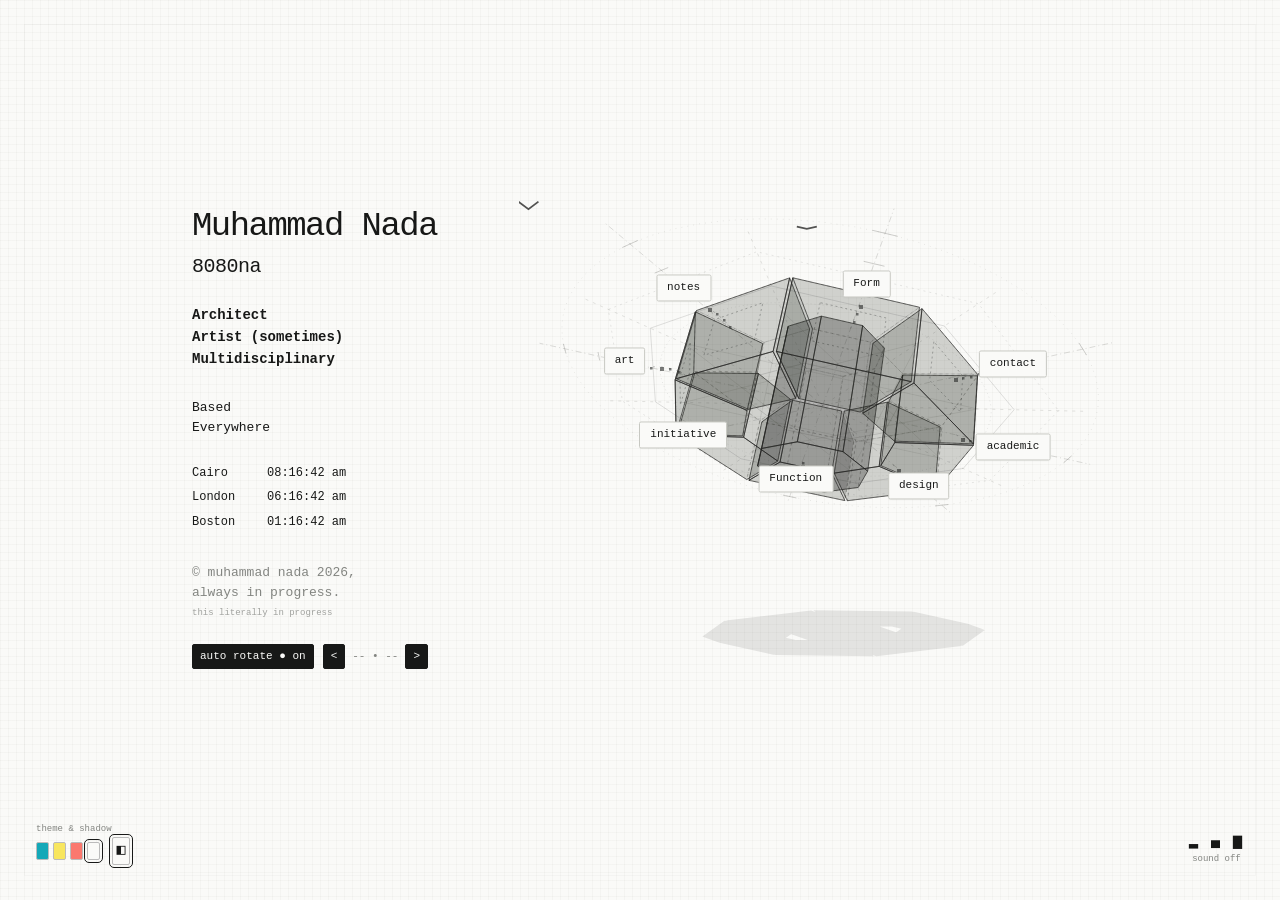
==== index.html @ 5b5767fb "Launch muhammadnada.com Static octagon portfolio: academic (Check-in / Check-out, rePLAY New Road), " ====
<!doctype html>
<html lang="en">
<head><meta charset="utf-8"><meta name="viewport" content="width=device-width,initial-scale=1"><meta name="theme-color" content="#fafaf8"><title>Muhammad Nada — architecture, design & experiments</title><meta name="description" content="Muhammad Nada's personal space for architecture, design, Ferrum and experiments. Eight sides, one ongoing practice."><link rel="stylesheet" href="style.css?v=10"></head>
<body>
<div class="frame" aria-hidden="true"></div>
<main>
<section class="landing" aria-label="Muhammad Nada's interactive portfolio">
<aside class="profile">
<a class="name" href="#" aria-label="Muhammad Nada home">Muhammad Nada</a><div class="alias">8080na</div>
<p class="roles"><strong>Architect<br>Artist (sometimes)<br>Multidisciplinary</strong></p>
<p class="location">Based<br>Everywhere</p>
<div id="clock" class="world-clocks" aria-label="Current times in Cairo, London and Boston"><div><span>Cairo</span><time id="time-cairo"></time></div><div><span>London</span><time id="time-london"></time></div><div><span>Boston</span><time id="time-boston"></time></div></div>
<p class="copyright">© muhammad nada <span id="year">2026</span>,<br>always in progress.<br><small class="lit">this literally in progress</small></p>
<div class="rotation-controls"><button id="spin" aria-pressed="true">auto rotate <span>● on</span></button><button id="left" aria-label="Rotate octagon left">&lt;</button><span class="axis">-- • --</span><button id="right" aria-label="Rotate octagon right">&gt;</button></div>
</aside>
<div class="model-area"><canvas id="octagon" aria-label="Spinning translucent octagonal prism. Drag to rotate, or use the rotation buttons."></canvas><div id="labels" aria-label="Explore eight sides"></div></div>
</section>
</main>
<div class="theme-controls" role="group" aria-label="Colour theme"><small>theme & shadow</small><div><button data-theme="blue" aria-label="Turquoise theme"></button><button data-theme="yellow" aria-label="Yellow theme"></button><button data-theme="red" aria-label="Red theme"></button><button data-theme="light" aria-label="Light theme" aria-pressed="true"></button><button id="shadow" aria-label="Toggle shadow" aria-pressed="true">◧</button></div></div>
<div class="ticker" aria-label="Site updates"><div>EIGHT SIDES <span lang="ja">八つの面</span> <bdi lang="ar">ثمانية أوجه</bdi> /// ARCHITECTURE <span lang="ja">建築</span> <bdi lang="ar">عمارة</bdi> /// FORM <span lang="ja">形</span> <bdi lang="ar">شكل</bdi> /// FUNCTION <span lang="ja">機能</span> <bdi lang="ar">وظيفة</bdi> /// LIGHT + SHADE <span lang="ja">光と影</span> <bdi lang="ar">ضوء وظل</bdi> /// THE SEA <span lang="ja">海</span> <bdi lang="ar">البحر</bdi> /// CLAY + GLASS <span lang="ja">土と硝子</span> <bdi lang="ar">طين وزجاج</bdi> /// BALANCE <span lang="ja">均衡</span> <bdi lang="ar">توازن</bdi> /// REST <span lang="ja">休息</span> <bdi lang="ar">راحة</bdi> /// CAIRO · LONDON · BOSTON <span lang="ja">カイロ・ロンドン・ボストン</span> <bdi lang="ar">القاهرة · لندن · بوسطن</bdi> /// ALWAYS IN PROGRESS <span lang="ja">未完成</span> <bdi lang="ar">قيد الإنجاز</bdi> /// EIGHT SIDES <span lang="ja">八つの面</span> <bdi lang="ar">ثمانية أوجه</bdi> /// ARCHITECTURE <span lang="ja">建築</span> <bdi lang="ar">عمارة</bdi> /// FORM <span lang="ja">形</span> <bdi lang="ar">شكل</bdi> /// FUNCTION <span lang="ja">機能</span> <bdi lang="ar">وظيفة</bdi> /// LIGHT + SHADE <span lang="ja">光と影</span> <bdi lang="ar">ضوء وظل</bdi> /// THE SEA <span lang="ja">海</span> <bdi lang="ar">البحر</bdi> /// CLAY + GLASS <span lang="ja">土と硝子</span> <bdi lang="ar">طين وزجاج</bdi> /// BALANCE <span lang="ja">均衡</span> <bdi lang="ar">توازن</bdi> /// REST <span lang="ja">休息</span> <bdi lang="ar">راحة</bdi> /// CAIRO · LONDON · BOSTON <span lang="ja">カイロ・ロンドン・ボストン</span> <bdi lang="ar">القاهرة · لندن · بوسطن</bdi> /// ALWAYS IN PROGRESS <span lang="ja">未完成</span> <bdi lang="ar">قيد الإنجاز</bdi> /// </div></div>
<button class="sound" id="sound" aria-pressed="false" aria-label="Toggle interaction sounds"><span>▂ ▄ ▆</span><small>sound off</small></button>
<dialog id="detail"><button class="close" aria-label="Close section">[ close × ]</button><span id="detail-number"></span><h2 id="detail-title"></h2><div id="detail-body"></div><div class="dialog-nav"><button id="prev-section">← previous</button><button id="next-section">next →</button></div></dialog>
<dialog id="stage-two" aria-label="Function — El Gouna"><div class="video-header"><span>Function / El Gouna</span><button id="close-video" aria-label="Close video">[ close × ]</button></div><video id="trip-video" controls playsinline preload="none" aria-label="El Gouna: fishing, wakeboarding, camping and spearfishing"><source src="assets/el-gouna.mp4" type="video/mp4">Your browser does not support this video.</video><p class="video-caption">fishing / wakeboarding / camping / spearfishing</p><p id="video-error" hidden>The video could not load. <a href="assets/el-gouna.mp4">Open the film directly ↗</a></p></dialog>
<script type="module" src="main.mjs?v=14"></script>
</body></html>
---- style.css ----
:root{--paper:#fafaf8;--ink:#171817;--muted:#838581;--grid:rgba(90,90,80,.037);--line:#c8c9c3;--panel:#fafaf8;--face:34,35,33}*{box-sizing:border-box}html{scroll-behavior:smooth}body{margin:0;background-color:var(--paper);color:var(--ink);font:13px/1.55 'Courier New',monospace;background-image:linear-gradient(var(--grid) 1px,transparent 1px),linear-gradient(90deg,var(--grid) 1px,transparent 1px);background-size:8px 8px}button,a{-webkit-tap-highlight-color:transparent}button{font:inherit;color:inherit;cursor:pointer}a{color:inherit}button:focus-visible,a:focus-visible,canvas:focus-visible{outline:2px solid var(--ink);outline-offset:5px}button{border:1px solid var(--line);border-radius:2px;background:var(--panel)}button:hover{background:var(--ink);color:var(--paper)}.frame{position:fixed;inset:24px;border:1px solid var(--grid);pointer-events:none;z-index:-1}.landing{min-height:900px;height:100svh;position:relative;max-width:1920px;margin:auto;display:grid;grid-template-columns:35% 65%;align-items:center;padding:100px 12% 120px 15%}.profile{position:relative;z-index:3;max-width:290px}.name{font-size:36px;letter-spacing:-1.8px;text-decoration:none;white-space:nowrap;line-height:1.2}.roles{margin:25px 0 28px;font-size:14px;line-height:1.55}.location{margin-bottom:24px}#clock{margin:0 0 30px;white-space:nowrap}.instructions{line-height:1.45}.instructions span{color:var(--muted)}.index-toggle{display:block;border:0;background:none;padding:0;text-decoration:underline;text-underline-offset:3px;margin:28px 0 0;font-size:14px}.index-toggle span{font-size:12px;display:inline-block;margin-left:10px}.domain{color:var(--muted);text-decoration:none;font-size:12px}.copyright{color:var(--muted);margin:25px 0 23px}.rotation-controls{display:flex;align-items:center;gap:7px;white-space:nowrap;font-size:11px}.rotation-controls button{border-color:var(--ink);background:var(--ink);color:var(--paper);padding:3px 7px}.rotation-controls button:hover{opacity:.65}.rotation-controls #spin{margin-right:2px}.axis{color:var(--muted)}.model-area{height:650px;width:100%;position:relative;isolation:isolate}#octagon{position:absolute;width:100%;height:100%;touch-action:pan-y;cursor:grab}#octagon:active{cursor:grabbing}#labels{position:absolute;inset:0;pointer-events:none}.face-label{pointer-events:auto;position:absolute;transform:translate(-50%,-50%);padding:4px 10px;font-size:11px;box-shadow:0 1px 2px #00000006;white-space:nowrap;transition:background .15s,color .15s}.face-label:hover{z-index:9}.model-caption{position:absolute;bottom:5px;left:50%;transform:translateX(-50%);font-size:10px;color:var(--muted);white-space:nowrap}.scroll-hint{position:absolute;bottom:65px;left:50%;font-size:10px;color:var(--muted);text-decoration:none}.theme-controls{position:fixed;bottom:35px;left:36px;z-index:10}.theme-controls small{display:block;color:var(--muted);font-size:9px}.theme-controls>div{display:flex;gap:4px;align-items:center}.theme-controls button{height:18px;width:13px;padding:0;border-color:#bbb}.theme-controls [data-theme=blue]{background:#13a8b8}.theme-controls [data-theme=yellow]{background:#f8e65e}.theme-controls [data-theme=red]{background:#fb786e}.theme-controls [data-theme=light]{background:#fafaf8}.theme-controls button[aria-pressed=true]{outline:1px solid var(--ink);outline-offset:2px}.theme-controls #shadow{margin-left:8px;height:28px;width:18px;font-size:15px}.ticker{position:fixed;bottom:35px;left:calc(15% + 320px);right:130px;height:19px;border:1px solid var(--line);background:color-mix(in srgb,var(--ink) 10%,var(--paper));overflow:hidden;font-size:9px;line-height:17px;z-index:10}.ticker>div{white-space:nowrap;width:max-content;animation:ticker 35s linear infinite}.ticker:hover>div{animation-play-state:paused}@keyframes ticker{to{transform:translateX(-50%)}}.sound{position:fixed;right:36px;bottom:33px;border:0;background:none;padding:0;z-index:10}.sound span{display:block;font-size:15px;letter-spacing:2px}.sound small{display:block;font-size:9px;color:var(--muted)}#index-nav{margin:15px 0;max-height:230px;overflow:auto;border-left:1px dotted var(--muted);padding-left:12px}#index-nav button{display:block;border:0;background:none;text-align:left;font-size:11px;padding:3px 0}#index-nav button:hover{background:var(--ink);padding:3px 5px}.hello{max-width:1008px;margin:auto;padding:60px 0 130px}.section-title{display:flex;align-items:baseline;justify-content:space-between;border-bottom:1px dotted var(--muted);margin-bottom:40px}.section-title h1{font-size:23px;font-weight:400}.section-title>span{font-size:10px;color:var(--muted)}.hello-grid{display:grid;grid-template-columns:1fr 1fr;gap:90px}.hello h2{font-size:14px}.hello p{max-width:440px}.signature{margin-top:35px}.study-link{text-decoration:none;border:1px solid var(--line);padding:15px;align-self:start}.study-link>span{font-size:10px;color:var(--muted)}.study-art{height:180px;display:flex;align-items:center;justify-content:space-between;font-size:55px;letter-spacing:-4px;border-bottom:1px dotted var(--line)}.study-art>span{font-size:35px}.study-link p{font-size:11px}.directory{margin:75px 0 50px;border-top:1px solid var(--line)}.directory button{width:100%;display:flex;justify-content:space-between;padding:15px 0;border:0;border-bottom:1px dotted var(--line);border-radius:0;background:none;text-align:left}.directory button:hover{background:var(--ink);padding-inline:12px}.directory .category-description{font-size:11px;color:var(--muted)}.hello footer{display:flex;justify-content:space-between;font-size:10px;color:var(--muted)}dialog{width:min(650px,calc(100vw - 40px));max-height:80svh;padding:45px;background:var(--paper);color:var(--ink);border:1px solid var(--ink);box-shadow:12px 12px 0 #00000012}dialog::backdrop{background:#fafafa80;backdrop-filter:blur(5px)}dialog h2{font-size:30px;font-weight:400;margin:30px 0}dialog p{line-height:1.8}dialog .close{float:right;border:0;background:none;padding:0;font-size:11px}#detail-number{font-size:10px;color:var(--muted)}.dialog-nav{display:flex;justify-content:space-between;border-top:1px dotted var(--muted);margin-top:40px;padding-top:15px}.dialog-nav button{border:0;background:none;font-size:11px}.empty-note{border-left:2px solid var(--line);padding-left:15px;color:var(--muted);font-size:11px}body[data-theme=blue]{--paper:#0e9aaa;--panel:#14a7b7;--grid:rgba(255,255,255,.08);--line:#7fd3dc;--face:255,255,255;--ink:#ffffff;--muted:#c9eff3}body[data-theme=yellow]{--paper:#efe5a5;--panel:#f4edbc;--grid:rgba(70,50,0,.05);--line:#b9ac6b;--face:53,45,13}body[data-theme=red]{--paper:#efb7ae;--panel:#f4c5bd;--grid:rgba(80,20,10,.05);--line:#bd847c;--face:58,24,20;--ink:#ffffff;--muted:#f8e65e}@media(min-width:1600px){.landing{grid-template-columns:33% 67%;padding-left:15%;padding-right:10%}.model-area{height:760px}.name{font-size:40px}}@media(max-width:1100px){.landing{padding-left:8%;padding-right:5%;grid-template-columns:37% 63%;min-height:800px}.name{font-size:29px}.hello{padding-inline:8%}.ticker{left:40%;right:100px}.model-area{height:580px}}@media(max-width:700px){.landing{display:flex;flex-direction:column;align-items:stretch;height:auto;min-height:100svh;padding:60px 25px 75px}.frame{inset:12px}.profile{max-width:none}.name{font-size:31px}.roles{margin:20px 0}.location{margin:18px 0}#clock{margin-bottom:22px}.instructions{font-size:11px}.copyright{margin:20px 0}.model-area{height:420px;margin-top:10px}.model-caption{bottom:-5px}.scroll-hint{position:static;text-align:center;margin-top:35px}.theme-controls{left:22px;bottom:18px}.ticker{left:140px;right:75px;bottom:18px}.sound{right:20px;bottom:16px}.sound span{font-size:12px}.sound small{font-size:8px}.hello{padding:25px 25px 120px}.hello-grid{grid-template-columns:1fr;gap:30px}.section-title>span{font-size:8px}.directory{margin-top:45px}.category-description{max-width:150px;text-align:right}.hello footer{display:block}.hello footer span{display:block;margin-bottom:8px}dialog{padding:25px}.face-label{font-size:10px;padding:4px 7px}}@media(prefers-reduced-motion:reduce){html{scroll-behavior:auto}.ticker>div{animation:none}.face-label{transition:none}}
/* Sole landing screen and personalised navigation. */
.landing{min-height:100svh;height:100svh;padding-top:55px;padding-bottom:80px}.model-area{height:min(650px,calc(100svh - 140px))}.world-clocks{display:grid;gap:6px;font-size:12px;margin-top:25px!important;margin-bottom:32px!important}.world-clocks>div{display:grid;grid-template-columns:65px 1fr;gap:10px}.world-clocks time{font-variant-numeric:tabular-nums;white-space:nowrap}.academic-branches{position:absolute;transform:translateX(-50%);display:flex;gap:18px;pointer-events:auto;z-index:5}.academic-branches[hidden]{display:none}.academic-branches:before{content:'';position:absolute;top:-13px;left:25%;width:50%;height:12px;border-top:1px solid var(--muted);border-left:1px solid var(--muted);border-right:1px solid var(--muted);pointer-events:none}.academic-branches button{padding:3px 9px;font-size:11px}.face-label[aria-expanded=true]{background:var(--ink);color:var(--paper)}.branch-picker{display:flex;gap:20px;margin-top:25px}.branch-picker button{padding:9px 22px}.contact-links{display:grid;gap:15px;margin-top:30px;overflow-wrap:anywhere}.contact-links a{text-underline-offset:5px}#stage-two{position:fixed;inset:0;width:100vw;max-width:none;height:100dvh;max-height:none;margin:0;padding:0;border:0;box-shadow:none;background:#080808;color:#fafaf8;overflow:hidden}#stage-two::backdrop{background:#080808}.video-header{position:absolute;inset:0 0 auto;z-index:2;display:flex;justify-content:space-between;align-items:center;padding:22px 28px;background:linear-gradient(#000b,transparent);font-size:12px;pointer-events:none}.video-header button{pointer-events:auto;color:#fff;background:#1119;border:1px solid #ffffff50;padding:7px 12px}#trip-video{display:block;width:100%;height:100%;object-fit:contain}.video-caption{position:absolute;bottom:60px;left:28px;color:#fffc;font-size:10px;pointer-events:none}#video-error{position:absolute;top:45%;left:10%;right:10%;text-align:center;background:#080808;padding:20px}#video-error[hidden]{display:none}@media(max-width:700px){.landing{height:auto;padding-top:45px;padding-bottom:90px}.model-area{height:420px;flex:none}.world-clocks{max-width:230px}.academic-branches button{font-size:10px}.video-header{padding:15px}.video-caption{left:15px;right:15px;font-size:9px}.contact-links{font-size:12px}}@media(min-width:1600px){.model-area{height:min(760px,calc(100svh - 130px))}}
/* Two aligned contact rows: telephone left, email right. */
.contact-links{grid-template-columns:max-content minmax(0,1fr);column-gap:35px;row-gap:18px;align-items:baseline}.contact-links a:nth-child(even){justify-self:end}.contact-links a{width:max-content;max-width:100%}@media(max-width:560px){.contact-links{column-gap:16px;font-size:10px;grid-template-columns:max-content minmax(0,1fr)}.contact-links a:nth-child(even){overflow-wrap:anywhere;width:auto}}
@media(min-width:561px){.contact-links{grid-template-columns:minmax(0,1fr) max-content}.contact-links a:nth-child(even){justify-self:start}}
.name{font-size:clamp(28px,2.65vw,40px);letter-spacing:-1.5px}.alias{font-size:20px;line-height:1.3;margin-top:7px;letter-spacing:-.5px}@media(max-width:700px){.name{font-size:31px}.alias{font-size:19px}}
.face-label[href]{text-decoration:none;border:1px solid var(--line);border-radius:2px;background:var(--panel);color:var(--ink)}.face-label[href]:hover{background:var(--ink);color:var(--paper)}.academic-branches a{padding:3px 9px;font-size:11px;text-decoration:none;border:1px solid var(--line);border-radius:2px;background:var(--panel);color:var(--ink)}.academic-branches a:hover{background:var(--ink);color:var(--paper)}
.face-label.is-near{background:var(--ink);color:var(--paper);border-color:var(--ink);box-shadow:0 0 0 3px color-mix(in srgb,var(--ink) 9%,transparent)}.model-area .face-label{transition:color .15s,background .15s,box-shadow .15s}@media(prefers-reduced-motion:reduce){.model-area .face-label{transition:none}}

/* Octagon v9 — opening segments, sub-topic chips, anchored cards */
.model-area .face-label{transition:color .15s,background .15s,box-shadow .15s,opacity .25s}
.face-label.is-dim{opacity:.28}
.model-area #octagon{cursor:grab;touch-action:none}
.model-area.is-dragging #octagon{cursor:grabbing}
.chips{position:absolute;inset:0;pointer-events:none;z-index:80}
.chip{position:absolute;transform:translate(-50%,-50%);pointer-events:auto;background:var(--ink);color:var(--paper);border:0;border-radius:1px;font:inherit;font-size:10px;line-height:1;padding:5px 8px;text-decoration:none;white-space:nowrap;cursor:pointer;opacity:0;transition:opacity .22s,transform .22s;transform:translate(-50%,-50%) scale(.92)}
.chip.show{opacity:1;transform:translate(-50%,-50%) scale(1)}
.chip:hover,.chip:focus-visible{background:var(--paper);color:var(--ink);outline:1px solid var(--ink)}
dialog.card{position:fixed;inset:auto;margin:0;width:min(400px,calc(100vw - 32px));max-height:min(72svh,540px);overflow:auto;padding:20px 24px 16px;box-shadow:8px 8px 0 #00000010;z-index:40}
dialog.card h2{font-size:17px;margin:8px 0 12px}
dialog.card p{font-size:12px;line-height:1.65;margin:0 0 10px}
dialog.card .dialog-nav{margin-top:16px;padding-top:10px}
dialog.card .close{font-size:10px}
@media(prefers-reduced-motion:reduce){.chip{transition:none}.model-area .face-label{transition:none}}
.copyright .lit{display:block;font-size:9px;margin-top:3px;opacity:.75}
.ticker{display:none!important}
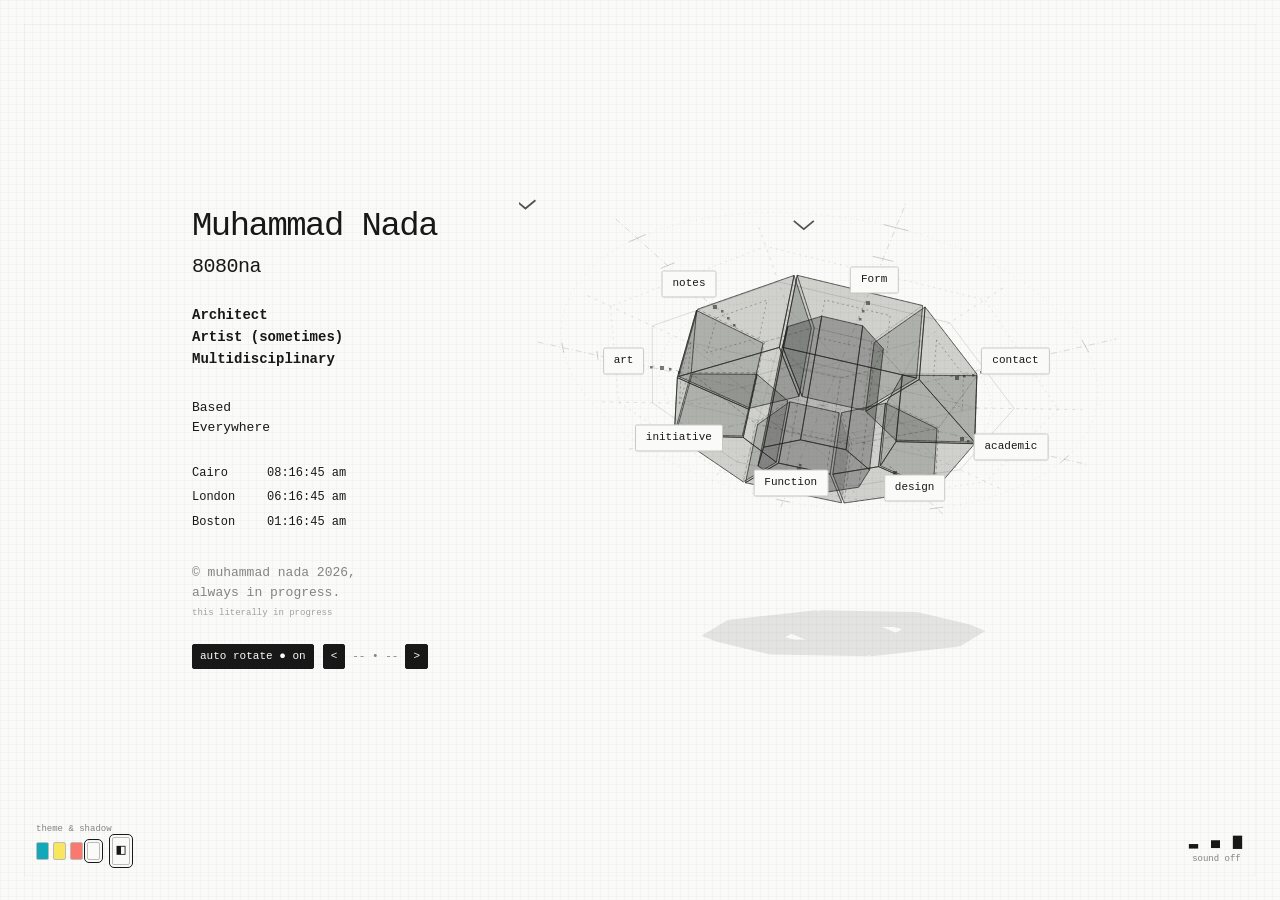
==== commit 7bb3532d: "Harden site: strict CSP + security headers, no inline scripts - _headers: CSP (self-only scripts, no" ====
--- a/index.html
+++ b/index.html
@@ -1,6 +1,6 @@
 <!doctype html>
 <html lang="en">
-<head><meta charset="utf-8"><meta name="viewport" content="width=device-width,initial-scale=1"><meta name="theme-color" content="#fafaf8"><title>Muhammad Nada — architecture, design & experiments</title><meta name="description" content="Muhammad Nada's personal space for architecture, design, Ferrum and experiments. Eight sides, one ongoing practice."><link rel="stylesheet" href="style.css?v=10"></head>
+<head><meta charset="utf-8"><meta name="viewport" content="width=device-width,initial-scale=1"><meta name="theme-color" content="#fafaf8"><title>Muhammad Nada — architecture, design & experiments</title><meta name="description" content="Muhammad Nada's personal space for architecture, design, Ferrum and experiments. Eight sides, one ongoing practice."><link rel="stylesheet" href="style.css?v=10"><meta name="copyright" content="© Muhammad Nada. All rights reserved."><meta name="author" content="Muhammad Nada"><script src="/guard.js" defer></script></head>
 <body>
 <div class="frame" aria-hidden="true"></div>
 <main>
--- a/style.css
+++ b/style.css
@@ -25,3 +25,4 @@
 @media(prefers-reduced-motion:reduce){.chip{transition:none}.model-area .face-label{transition:none}}
 .copyright .lit{display:block;font-size:9px;margin-top:3px;opacity:.75}
 .ticker{display:none!important}
+img{-webkit-user-drag:none;user-select:none;-webkit-touch-callout:none}
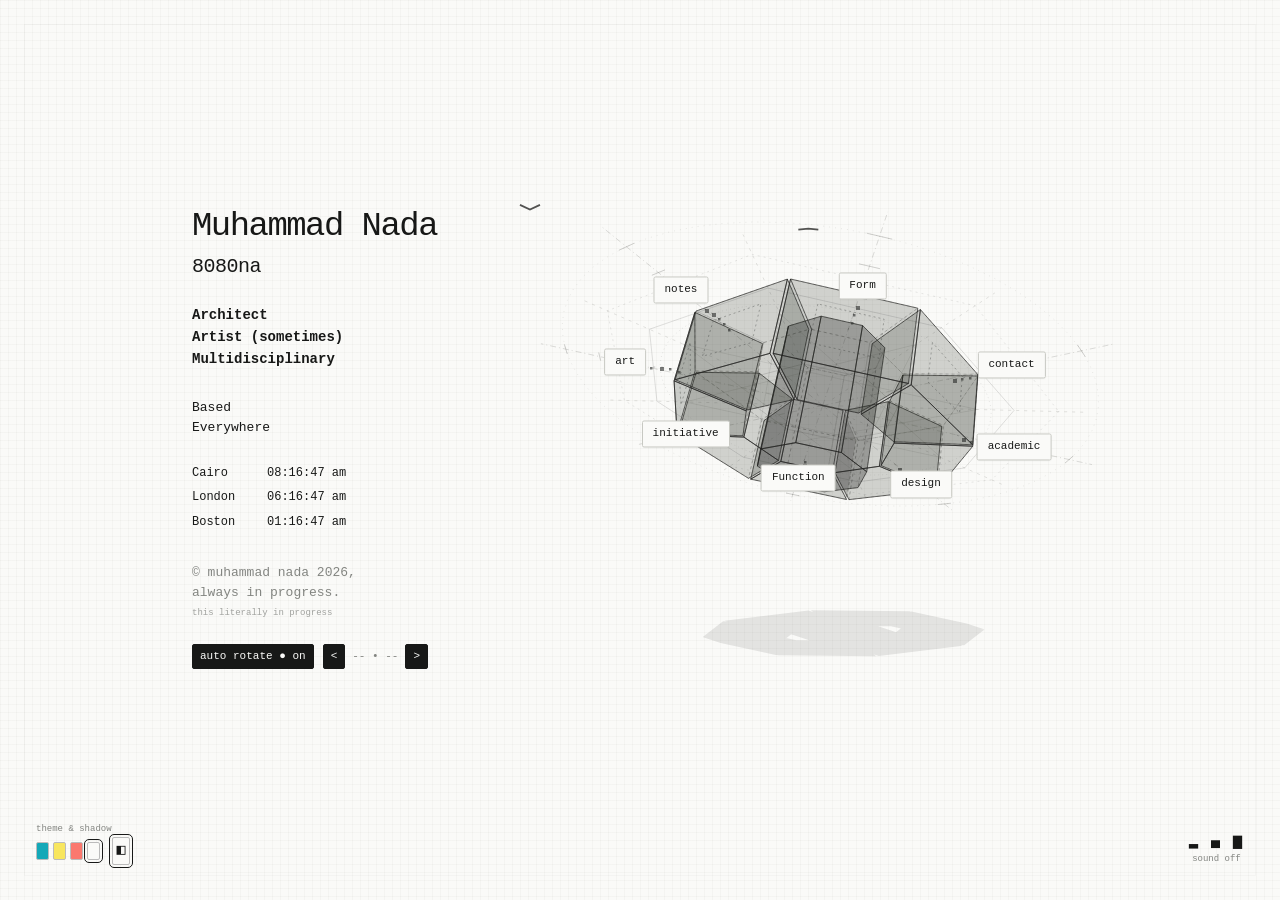
==== commit 4b0a66f5: "Serpentine: 'split ground' concept, rooms programme, idea + materials diagrams; stage2.live link on " ====
--- a/index.html
+++ b/index.html
@@ -1,6 +1,6 @@
 <!doctype html>
 <html lang="en">
-<head><meta charset="utf-8"><meta name="viewport" content="width=device-width,initial-scale=1"><meta name="theme-color" content="#fafaf8"><title>Muhammad Nada — architecture, design & experiments</title><meta name="description" content="Muhammad Nada's personal space for architecture, design, Ferrum and experiments. Eight sides, one ongoing practice."><link rel="stylesheet" href="style.css?v=10"><meta name="copyright" content="© Muhammad Nada. All rights reserved."><meta name="author" content="Muhammad Nada"><script src="/guard.js" defer></script></head>
+<head><meta charset="utf-8"><meta name="viewport" content="width=device-width,initial-scale=1"><meta name="theme-color" content="#fafaf8"><title>Muhammad Nada — architecture, design & experiments</title><meta name="description" content="Muhammad Nada's personal space for architecture, design, Ferrum and experiments. Eight sides, one ongoing practice."><link rel="stylesheet" href="style.css?v=11"><meta name="copyright" content="© Muhammad Nada. All rights reserved."><meta name="author" content="Muhammad Nada"><script src="/guard.js" defer></script></head>
 <body>
 <div class="frame" aria-hidden="true"></div>
 <main>
@@ -20,6 +20,6 @@
 <div class="ticker" aria-label="Site updates"><div>EIGHT SIDES <span lang="ja">八つの面</span> <bdi lang="ar">ثمانية أوجه</bdi> /// ARCHITECTURE <span lang="ja">建築</span> <bdi lang="ar">عمارة</bdi> /// FORM <span lang="ja">形</span> <bdi lang="ar">شكل</bdi> /// FUNCTION <span lang="ja">機能</span> <bdi lang="ar">وظيفة</bdi> /// LIGHT + SHADE <span lang="ja">光と影</span> <bdi lang="ar">ضوء وظل</bdi> /// THE SEA <span lang="ja">海</span> <bdi lang="ar">البحر</bdi> /// CLAY + GLASS <span lang="ja">土と硝子</span> <bdi lang="ar">طين وزجاج</bdi> /// BALANCE <span lang="ja">均衡</span> <bdi lang="ar">توازن</bdi> /// REST <span lang="ja">休息</span> <bdi lang="ar">راحة</bdi> /// CAIRO · LONDON · BOSTON <span lang="ja">カイロ・ロンドン・ボストン</span> <bdi lang="ar">القاهرة · لندن · بوسطن</bdi> /// ALWAYS IN PROGRESS <span lang="ja">未完成</span> <bdi lang="ar">قيد الإنجاز</bdi> /// EIGHT SIDES <span lang="ja">八つの面</span> <bdi lang="ar">ثمانية أوجه</bdi> /// ARCHITECTURE <span lang="ja">建築</span> <bdi lang="ar">عمارة</bdi> /// FORM <span lang="ja">形</span> <bdi lang="ar">شكل</bdi> /// FUNCTION <span lang="ja">機能</span> <bdi lang="ar">وظيفة</bdi> /// LIGHT + SHADE <span lang="ja">光と影</span> <bdi lang="ar">ضوء وظل</bdi> /// THE SEA <span lang="ja">海</span> <bdi lang="ar">البحر</bdi> /// CLAY + GLASS <span lang="ja">土と硝子</span> <bdi lang="ar">طين وزجاج</bdi> /// BALANCE <span lang="ja">均衡</span> <bdi lang="ar">توازن</bdi> /// REST <span lang="ja">休息</span> <bdi lang="ar">راحة</bdi> /// CAIRO · LONDON · BOSTON <span lang="ja">カイロ・ロンドン・ボストン</span> <bdi lang="ar">القاهرة · لندن · بوسطن</bdi> /// ALWAYS IN PROGRESS <span lang="ja">未完成</span> <bdi lang="ar">قيد الإنجاز</bdi> /// </div></div>
 <button class="sound" id="sound" aria-pressed="false" aria-label="Toggle interaction sounds"><span>▂ ▄ ▆</span><small>sound off</small></button>
 <dialog id="detail"><button class="close" aria-label="Close section">[ close × ]</button><span id="detail-number"></span><h2 id="detail-title"></h2><div id="detail-body"></div><div class="dialog-nav"><button id="prev-section">← previous</button><button id="next-section">next →</button></div></dialog>
-<dialog id="stage-two" aria-label="Function — El Gouna"><div class="video-header"><span>Function / El Gouna</span><button id="close-video" aria-label="Close video">[ close × ]</button></div><video id="trip-video" controls playsinline preload="none" aria-label="El Gouna: fishing, wakeboarding, camping and spearfishing"><source src="assets/el-gouna.mp4" type="video/mp4">Your browser does not support this video.</video><p class="video-caption">fishing / wakeboarding / camping / spearfishing</p><p id="video-error" hidden>The video could not load. <a href="assets/el-gouna.mp4">Open the film directly ↗</a></p></dialog>
+<dialog id="stage-two" aria-label="Function — El Gouna"><div class="video-header"><span>Function / El Gouna</span><span class="video-actions"><a class="stage-link" href="https://stage2.live/" target="_blank" rel="noopener noreferrer">stage2.live ↗</a><button id="close-video" aria-label="Close video">[ close × ]</button></span></div><video id="trip-video" controls playsinline preload="none" aria-label="El Gouna: fishing, wakeboarding, camping and spearfishing"><source src="assets/el-gouna.mp4" type="video/mp4">Your browser does not support this video.</video><p class="video-caption">fishing / wakeboarding / camping / spearfishing</p><p id="video-error" hidden>The video could not load. <a href="assets/el-gouna.mp4">Open the film directly ↗</a></p></dialog>
 <script type="module" src="main.mjs?v=14"></script>
 </body></html>
--- a/style.css
+++ b/style.css
@@ -26,3 +26,5 @@
 .copyright .lit{display:block;font-size:9px;margin-top:3px;opacity:.75}
 .ticker{display:none!important}
 img{-webkit-user-drag:none;user-select:none;-webkit-touch-callout:none}
+
+.video-actions{display:flex;gap:10px;align-items:center;pointer-events:auto}.stage-link{color:#fff;text-decoration:none;background:#1119;border:1px solid #ffffff50;padding:7px 12px;font-size:12px}.stage-link:hover{background:#fff;color:#111}
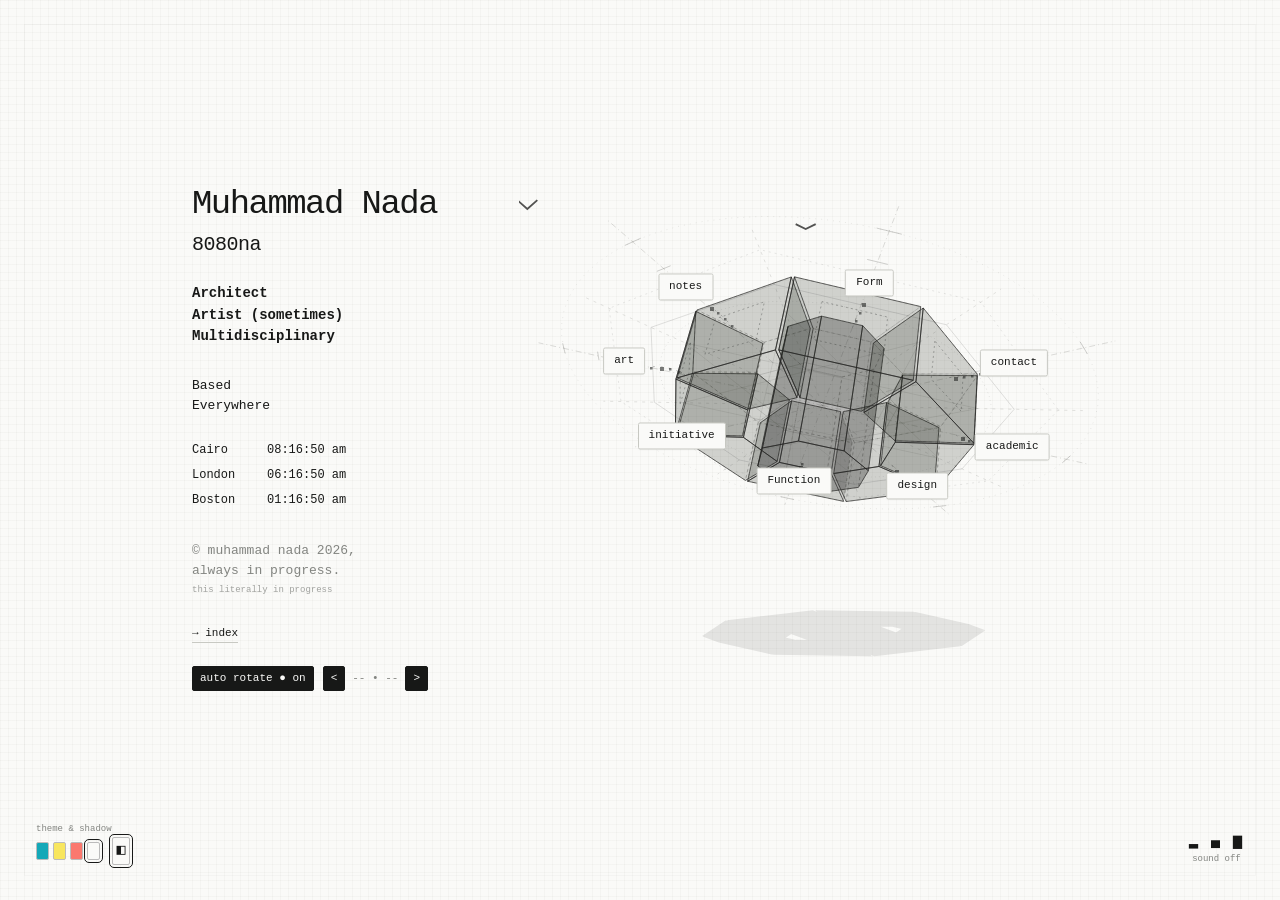
==== commit 98a0fc6f: "Function film: full-quality HLS stream (stream copy, self-hosted hls.js); site index page linked und" ====
--- a/index.html
+++ b/index.html
@@ -1,6 +1,6 @@
 <!doctype html>
 <html lang="en">
-<head><meta charset="utf-8"><meta name="viewport" content="width=device-width,initial-scale=1"><meta name="theme-color" content="#fafaf8"><title>Muhammad Nada — architecture, design & experiments</title><meta name="description" content="Muhammad Nada's personal space for architecture, design, Ferrum and experiments. Eight sides, one ongoing practice."><link rel="stylesheet" href="style.css?v=11"><meta name="copyright" content="© Muhammad Nada. All rights reserved."><meta name="author" content="Muhammad Nada"><script src="/guard.js" defer></script></head>
+<head><meta charset="utf-8"><meta name="viewport" content="width=device-width,initial-scale=1"><meta name="theme-color" content="#fafaf8"><title>Muhammad Nada — architecture, design & experiments</title><meta name="description" content="Muhammad Nada's personal space for architecture, design, Ferrum and experiments. Eight sides, one ongoing practice."><link rel="stylesheet" href="style.css?v=12"><meta name="copyright" content="© Muhammad Nada. All rights reserved."><meta name="author" content="Muhammad Nada"><script src="/guard.js" defer></script></head>
 <body>
 <div class="frame" aria-hidden="true"></div>
 <main>
@@ -10,7 +10,7 @@
 <p class="roles"><strong>Architect<br>Artist (sometimes)<br>Multidisciplinary</strong></p>
 <p class="location">Based<br>Everywhere</p>
 <div id="clock" class="world-clocks" aria-label="Current times in Cairo, London and Boston"><div><span>Cairo</span><time id="time-cairo"></time></div><div><span>London</span><time id="time-london"></time></div><div><span>Boston</span><time id="time-boston"></time></div></div>
-<p class="copyright">© muhammad nada <span id="year">2026</span>,<br>always in progress.<br><small class="lit">this literally in progress</small></p>
+<p class="copyright">© muhammad nada <span id="year">2026</span>,<br>always in progress.<br><small class="lit">this literally in progress</small><br><a class="site-index" href="/site-index/">→ index</a></p>
 <div class="rotation-controls"><button id="spin" aria-pressed="true">auto rotate <span>● on</span></button><button id="left" aria-label="Rotate octagon left">&lt;</button><span class="axis">-- • --</span><button id="right" aria-label="Rotate octagon right">&gt;</button></div>
 </aside>
 <div class="model-area"><canvas id="octagon" aria-label="Spinning translucent octagonal prism. Drag to rotate, or use the rotation buttons."></canvas><div id="labels" aria-label="Explore eight sides"></div></div>
@@ -20,6 +20,6 @@
 <div class="ticker" aria-label="Site updates"><div>EIGHT SIDES <span lang="ja">八つの面</span> <bdi lang="ar">ثمانية أوجه</bdi> /// ARCHITECTURE <span lang="ja">建築</span> <bdi lang="ar">عمارة</bdi> /// FORM <span lang="ja">形</span> <bdi lang="ar">شكل</bdi> /// FUNCTION <span lang="ja">機能</span> <bdi lang="ar">وظيفة</bdi> /// LIGHT + SHADE <span lang="ja">光と影</span> <bdi lang="ar">ضوء وظل</bdi> /// THE SEA <span lang="ja">海</span> <bdi lang="ar">البحر</bdi> /// CLAY + GLASS <span lang="ja">土と硝子</span> <bdi lang="ar">طين وزجاج</bdi> /// BALANCE <span lang="ja">均衡</span> <bdi lang="ar">توازن</bdi> /// REST <span lang="ja">休息</span> <bdi lang="ar">راحة</bdi> /// CAIRO · LONDON · BOSTON <span lang="ja">カイロ・ロンドン・ボストン</span> <bdi lang="ar">القاهرة · لندن · بوسطن</bdi> /// ALWAYS IN PROGRESS <span lang="ja">未完成</span> <bdi lang="ar">قيد الإنجاز</bdi> /// EIGHT SIDES <span lang="ja">八つの面</span> <bdi lang="ar">ثمانية أوجه</bdi> /// ARCHITECTURE <span lang="ja">建築</span> <bdi lang="ar">عمارة</bdi> /// FORM <span lang="ja">形</span> <bdi lang="ar">شكل</bdi> /// FUNCTION <span lang="ja">機能</span> <bdi lang="ar">وظيفة</bdi> /// LIGHT + SHADE <span lang="ja">光と影</span> <bdi lang="ar">ضوء وظل</bdi> /// THE SEA <span lang="ja">海</span> <bdi lang="ar">البحر</bdi> /// CLAY + GLASS <span lang="ja">土と硝子</span> <bdi lang="ar">طين وزجاج</bdi> /// BALANCE <span lang="ja">均衡</span> <bdi lang="ar">توازن</bdi> /// REST <span lang="ja">休息</span> <bdi lang="ar">راحة</bdi> /// CAIRO · LONDON · BOSTON <span lang="ja">カイロ・ロンドン・ボストン</span> <bdi lang="ar">القاهرة · لندن · بوسطن</bdi> /// ALWAYS IN PROGRESS <span lang="ja">未完成</span> <bdi lang="ar">قيد الإنجاز</bdi> /// </div></div>
 <button class="sound" id="sound" aria-pressed="false" aria-label="Toggle interaction sounds"><span>▂ ▄ ▆</span><small>sound off</small></button>
 <dialog id="detail"><button class="close" aria-label="Close section">[ close × ]</button><span id="detail-number"></span><h2 id="detail-title"></h2><div id="detail-body"></div><div class="dialog-nav"><button id="prev-section">← previous</button><button id="next-section">next →</button></div></dialog>
-<dialog id="stage-two" aria-label="Function — El Gouna"><div class="video-header"><span>Function / El Gouna</span><span class="video-actions"><a class="stage-link" href="https://stage2.live/" target="_blank" rel="noopener noreferrer">stage2.live ↗</a><button id="close-video" aria-label="Close video">[ close × ]</button></span></div><video id="trip-video" controls playsinline preload="none" aria-label="El Gouna: fishing, wakeboarding, camping and spearfishing"><source src="assets/el-gouna.mp4" type="video/mp4">Your browser does not support this video.</video><p class="video-caption">fishing / wakeboarding / camping / spearfishing</p><p id="video-error" hidden>The video could not load. <a href="assets/el-gouna.mp4">Open the film directly ↗</a></p></dialog>
-<script type="module" src="main.mjs?v=14"></script>
+<dialog id="stage-two" aria-label="Function — El Gouna"><div class="video-header"><span>Function / El Gouna</span><span class="video-actions"><a class="stage-link" href="https://stage2.live/" target="_blank" rel="noopener noreferrer">stage2.live ↗</a><button id="close-video" aria-label="Close video">[ close × ]</button></span></div><video id="trip-video" controls playsinline preload="none" aria-label="El Gouna: fishing, wakeboarding, camping and spearfishing">Your browser does not support this video.</video><p class="video-caption">fishing / wakeboarding / camping / spearfishing</p><p id="video-error" hidden>The video could not load. Please refresh and try again.</p></dialog>
+<script src="/vendor/hls.light.min.js" defer></script><script type="module" src="main.mjs?v=15"></script>
 </body></html>
--- a/style.css
+++ b/style.css
@@ -28,3 +28,5 @@
 img{-webkit-user-drag:none;user-select:none;-webkit-touch-callout:none}
 
 .video-actions{display:flex;gap:10px;align-items:center;pointer-events:auto}.stage-link{color:#fff;text-decoration:none;background:#1119;border:1px solid #ffffff50;padding:7px 12px;font-size:12px}.stage-link:hover{background:#fff;color:#111}
+
+.copyright .site-index{display:inline-block;margin-top:6px;font-size:11px;color:var(--ink);text-decoration:none;border-bottom:1px solid var(--line)}.copyright .site-index:hover{border-color:var(--ink)}
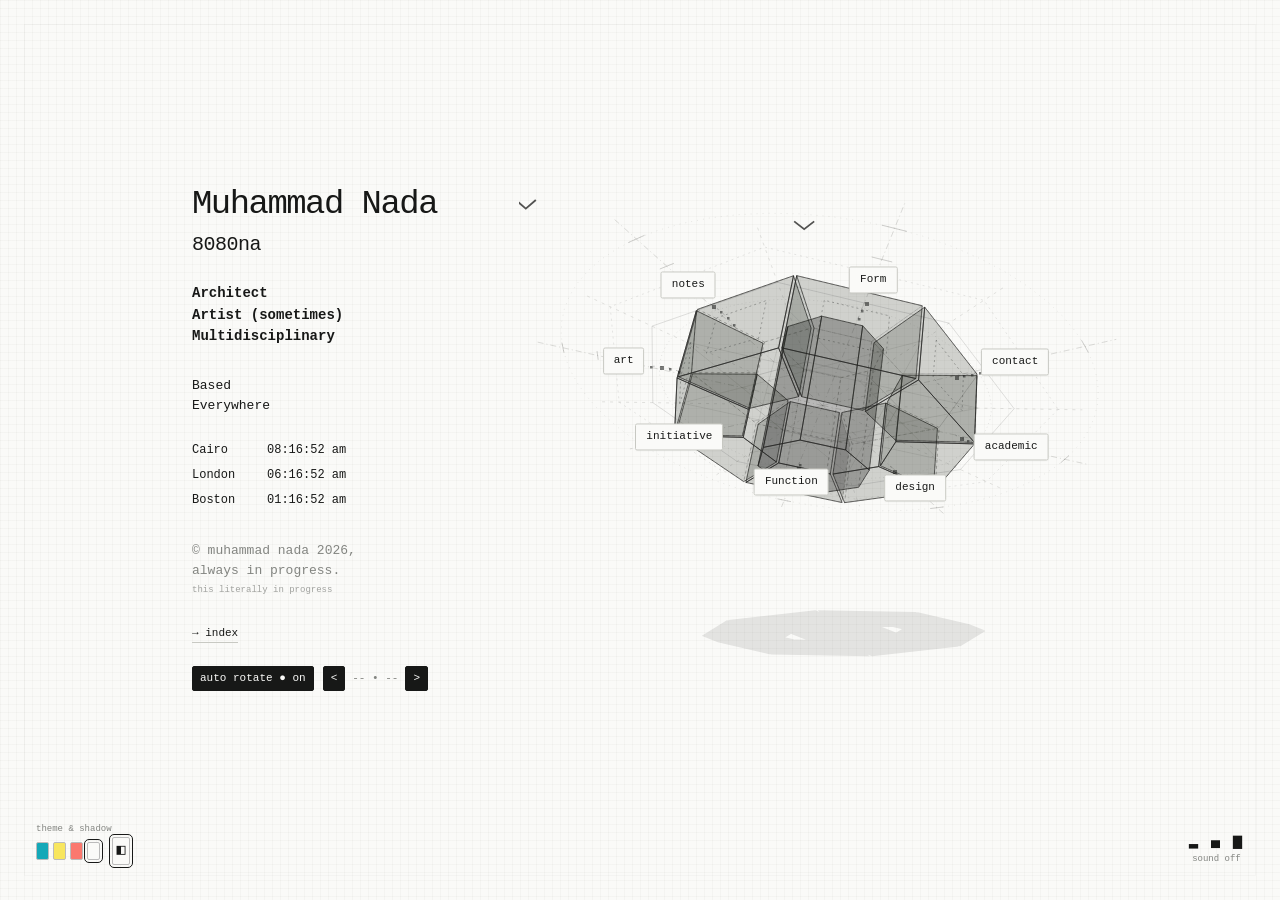
==== commit 19baf537: "Video: prefer hls.js, native HLS as fallback Co-Authored-By: Claude Opus 5.5 <noreply@anthropic.com>" ====
--- a/index.html
+++ b/index.html
@@ -21,5 +21,5 @@
 <button class="sound" id="sound" aria-pressed="false" aria-label="Toggle interaction sounds"><span>▂ ▄ ▆</span><small>sound off</small></button>
 <dialog id="detail"><button class="close" aria-label="Close section">[ close × ]</button><span id="detail-number"></span><h2 id="detail-title"></h2><div id="detail-body"></div><div class="dialog-nav"><button id="prev-section">← previous</button><button id="next-section">next →</button></div></dialog>
 <dialog id="stage-two" aria-label="Function — El Gouna"><div class="video-header"><span>Function / El Gouna</span><span class="video-actions"><a class="stage-link" href="https://stage2.live/" target="_blank" rel="noopener noreferrer">stage2.live ↗</a><button id="close-video" aria-label="Close video">[ close × ]</button></span></div><video id="trip-video" controls playsinline preload="none" aria-label="El Gouna: fishing, wakeboarding, camping and spearfishing">Your browser does not support this video.</video><p class="video-caption">fishing / wakeboarding / camping / spearfishing</p><p id="video-error" hidden>The video could not load. Please refresh and try again.</p></dialog>
-<script src="/vendor/hls.light.min.js" defer></script><script type="module" src="main.mjs?v=15"></script>
+<script src="/vendor/hls.light.min.js" defer></script><script type="module" src="main.mjs?v=16"></script>
 </body></html>
